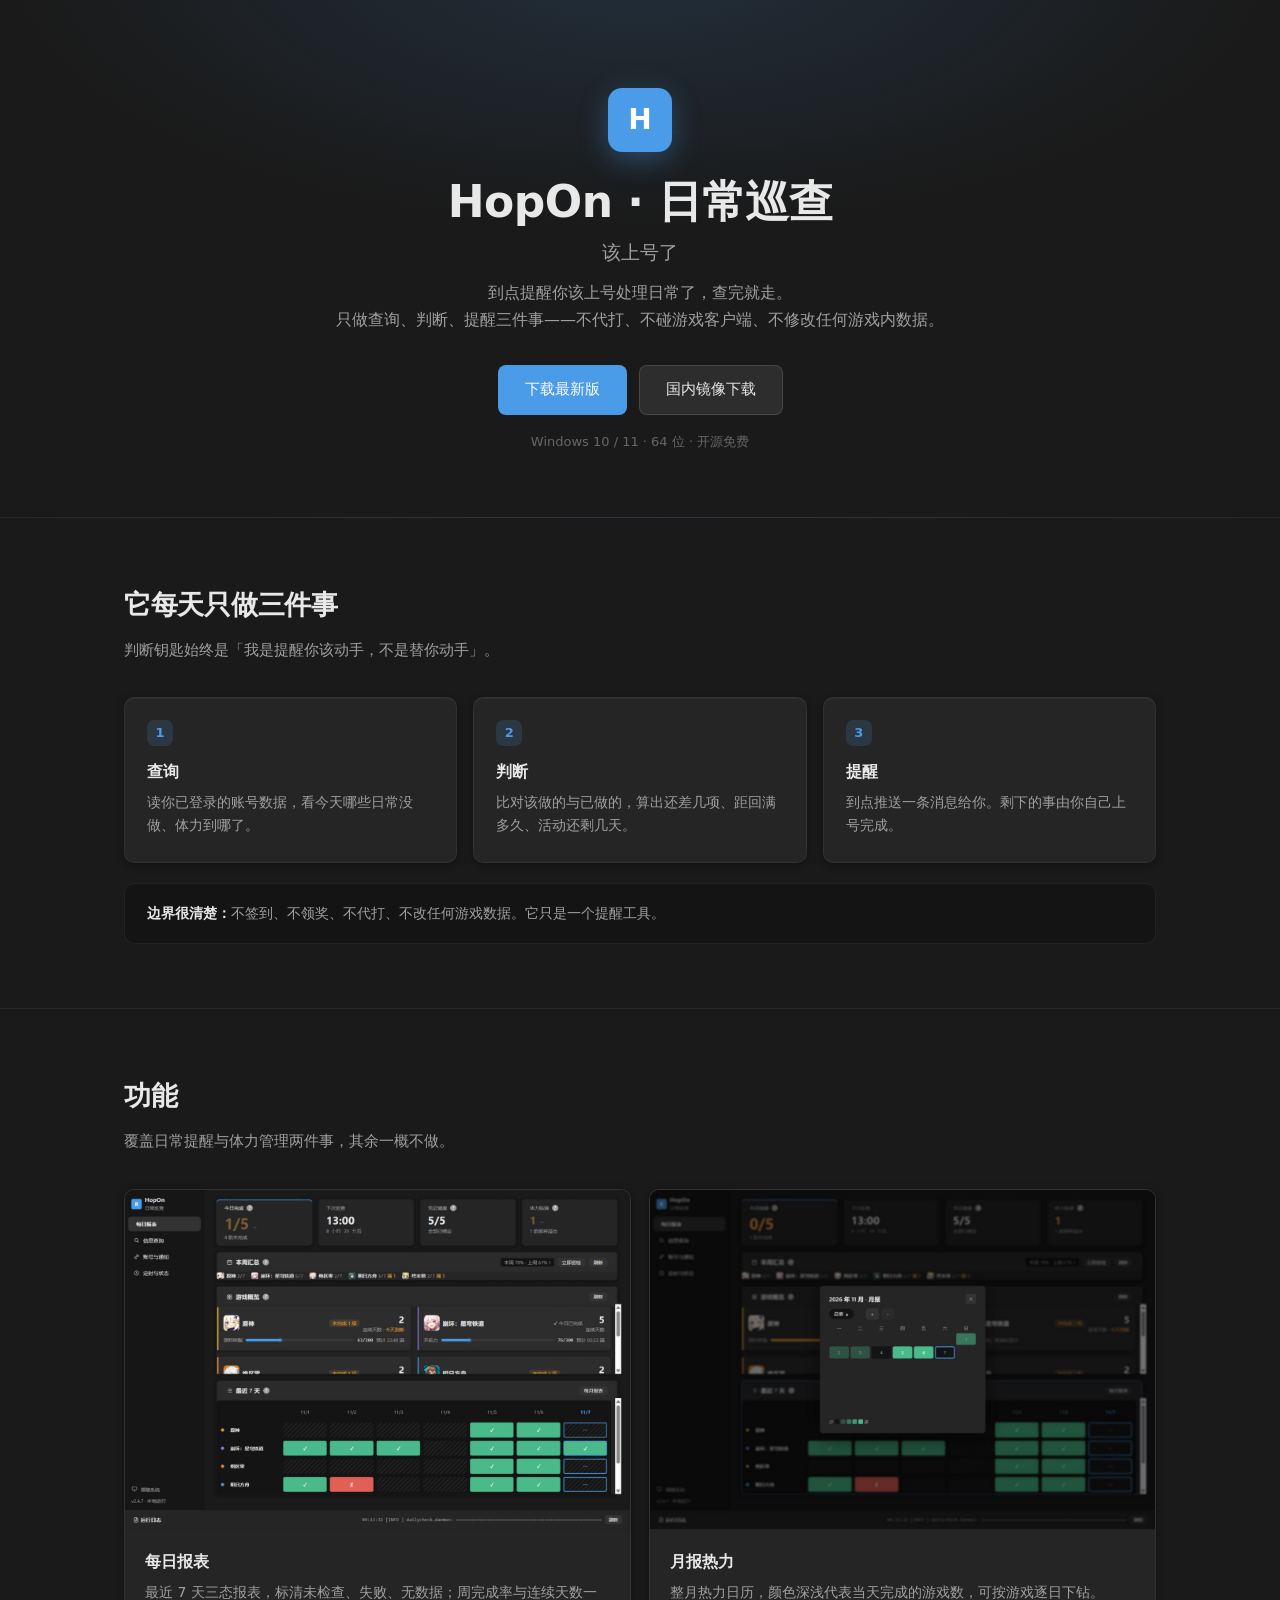
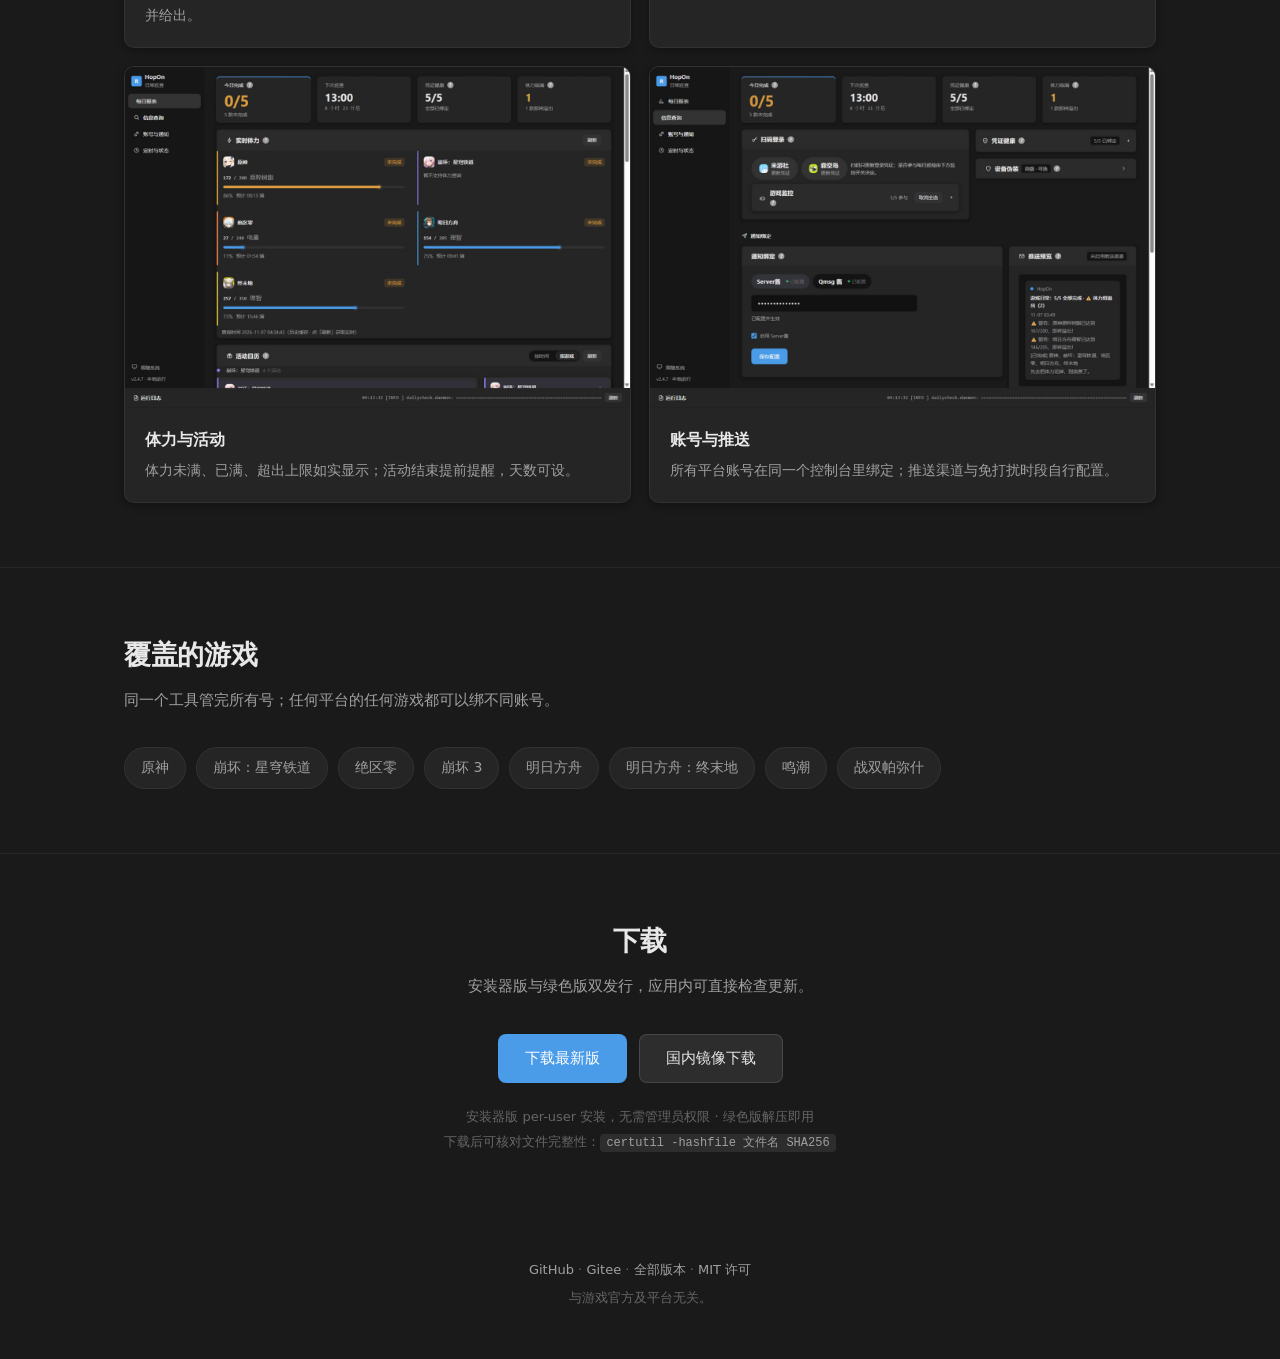
==== docs/index.html @ c347ff20 "docs: 新增官网落地页（一页展示+下载，GitHub Pages 托管）" ====
<!DOCTYPE html>
<html lang="zh-CN">
<head>
<meta charset="utf-8">
<meta name="viewport" content="width=device-width,initial-scale=1">
<title>HopOn 日常巡查 · 该上号了</title>
<meta name="description" content="HopOn 日常巡查：到点提醒你该上号处理日常了，查完就走。覆盖八款游戏，只做查询、判断、提醒。">
<meta property="og:title" content="HopOn 日常巡查 · 该上号了">
<meta property="og:description" content="到点提醒你该上号处理日常了，查完就走。不代打、不碰游戏客户端、不修改任何游戏内数据。">
<meta property="og:type" content="website">
<style>
  :root{
    --bg-base:#1a1a1a; --bg-sub:#141414; --bg-card:#252526; --bg-raise:#2d2d2d;
    --border-subtle:rgba(255,255,255,0.06); --border-strong:rgba(255,255,255,0.12);
    --fg:#e8e8e8; --text-secondary:#a0a0a0; --text-tertiary:#666666;
    --brand:#4a9be8; --brand-hover:#5dabf2; --ok:#4aba8a;
    --card-shadow:inset 0 1px 0 rgba(255,255,255,0.04),0 2px 8px rgba(0,0,0,0.35);
  }
  *{box-sizing:border-box}
  html{scroll-behavior:smooth}
  body{
    margin:0;background:var(--bg-base);color:var(--fg);
    font:15px/1.7 "Segoe UI","Microsoft YaHei",system-ui,sans-serif;
    -webkit-font-smoothing:antialiased;
  }
  a{color:var(--brand);text-decoration:none}
  a:hover{color:var(--brand-hover)}
  .wrap{max-width:1080px;margin:0 auto;padding:0 24px}

  /* ---------- 首屏 ---------- */
  .hero{
    padding:88px 0 64px;
    background:
      radial-gradient(900px 380px at 50% -8%,rgba(74,155,232,.16),transparent 70%),
      var(--bg-base);
    border-bottom:1px solid var(--border-subtle);
    text-align:center;
  }
  .hero .logo-lg{
    width:64px;height:64px;border-radius:14px;background:var(--brand);color:#fff;
    display:grid;place-items:center;font-weight:700;font-size:28px;margin:0 auto 22px;
    box-shadow:0 8px 28px rgba(74,155,232,.35);
  }
  .hero h1{
    margin:0 0 14px;font-size:44px;line-height:1.25;font-weight:650;letter-spacing:-.5px;
  }
  .hero h1 .sub{display:block;font-size:19px;font-weight:400;color:var(--text-secondary);margin-top:12px;letter-spacing:0}
  .hero p.lead{
    margin:0 auto;max-width:620px;font-size:16px;color:var(--text-secondary);
  }
  .actions{display:flex;gap:12px;justify-content:center;flex-wrap:wrap;margin-top:32px}
  .btn{
    display:inline-flex;align-items:center;gap:8px;
    padding:11px 26px;border-radius:8px;font-size:15px;font-weight:500;
    background:var(--brand);color:#fff;border:1px solid transparent;
    transition:background .15s ease,transform .1s ease;
  }
  .btn:hover{background:var(--brand-hover);color:#fff}
  .btn:active{transform:translateY(1px)}
  .btn.ghost{
    background:var(--bg-raise);color:var(--fg);border-color:var(--border-strong);
  }
  .btn.ghost:hover{background:#37373a;color:#fff}
  .meta{font-size:13px;color:var(--text-tertiary);margin-top:16px}

  /* ---------- 通用区块 ---------- */
  section{padding:64px 0;border-bottom:1px solid var(--border-subtle)}
  section:last-of-type{border-bottom:0}
  h2{margin:0 0 10px;font-size:27px;font-weight:600;letter-spacing:-.3px}
  .sec-desc{margin:0 0 34px;color:var(--text-secondary);font-size:15px}

  /* ---------- 三件事 ---------- */
  .flow{display:grid;grid-template-columns:repeat(3,1fr);gap:16px}
  .flow-item{
    background:var(--bg-card);border-radius:10px;padding:22px 22px 24px;
    box-shadow:var(--card-shadow);border:1px solid var(--border-subtle);
  }
  .flow-item .num{
    display:inline-grid;place-items:center;width:26px;height:26px;border-radius:7px;
    background:rgba(74,155,232,.16);color:var(--brand);font-size:13px;font-weight:600;margin-bottom:12px;
  }
  .flow-item h3{margin:0 0 6px;font-size:16px;font-weight:600}
  .flow-item p{margin:0;font-size:14px;color:var(--text-secondary);line-height:1.65}

  .boundary{
    margin-top:20px;padding:18px 22px;border-radius:10px;
    background:var(--bg-sub);border:1px solid var(--border-subtle);
    font-size:14px;color:var(--text-secondary);
  }
  .boundary b{color:var(--fg);font-weight:600}

  /* ---------- 功能展示 ---------- */
  .feat{display:grid;grid-template-columns:repeat(2,1fr);gap:18px}
  .feat-item{
    background:var(--bg-card);border-radius:10px;overflow:hidden;
    box-shadow:var(--card-shadow);border:1px solid var(--border-subtle);
    display:flex;flex-direction:column;
  }
  .feat-item img{
    display:block;width:100%;height:auto;
    border-bottom:1px solid var(--border-subtle);
    background:var(--bg-sub);
  }
  .feat-body{padding:18px 20px 20px}
  .feat-body h3{margin:0 0 6px;font-size:16px;font-weight:600}
  .feat-body p{margin:0;font-size:14px;color:var(--text-secondary);line-height:1.65}

  /* ---------- 游戏覆盖 ---------- */
  .games{display:flex;flex-wrap:wrap;gap:10px;margin-top:6px}
  .game{
    padding:8px 16px;border-radius:999px;font-size:14px;
    background:var(--bg-card);border:1px solid var(--border-subtle);color:var(--text-secondary);
  }

  /* ---------- 下载 ---------- */
  .dl{text-align:center}
  .dl .req{
    margin-top:22px;font-size:13px;color:var(--text-tertiary);line-height:1.9;
  }
  .dl .req code{
    font-family:ui-monospace,Consolas,monospace;font-size:12px;
    background:var(--bg-raise);padding:2px 6px;border-radius:4px;color:var(--text-secondary);
  }

  /* ---------- 页脚 ---------- */
  footer{padding:34px 0 44px;text-align:center;font-size:13px;color:var(--text-tertiary)}
  footer a{color:var(--text-secondary)}
  footer a:hover{color:var(--brand)}
  footer p{margin:6px 0}

  /* ---------- 响应式 ---------- */
  @media (max-width:820px){
    .hero{padding:60px 0 46px}
    .hero h1{font-size:32px}
    .flow,.feat{grid-template-columns:1fr}
    section{padding:48px 0}
  }
</style>
</head>
<body>

<!-- 首屏 -->
<header class="hero">
  <div class="wrap">
    <div class="logo-lg">H</div>
    <h1>
      HopOn · 日常巡查
      <span class="sub">该上号了</span>
    </h1>
    <p class="lead">
      到点提醒你该上号处理日常了，查完就走。<br>
      只做查询、判断、提醒三件事——不代打、不碰游戏客户端、不修改任何游戏内数据。
    </p>
    <div class="actions">
      <a class="btn" href="https://github.com/QianYiXi0723/HopOn/releases/latest">下载最新版</a>
      <a class="btn ghost" href="https://gitee.com/qianyixi/HopOn/releases">国内镜像下载</a>
    </div>
    <div class="meta">Windows 10 / 11 · 64 位 · 开源免费</div>
  </div>
</header>

<!-- 三件事 -->
<section>
  <div class="wrap">
    <h2>它每天只做三件事</h2>
    <p class="sec-desc">判断钥匙始终是「我是提醒你该动手，不是替你动手」。</p>
    <div class="flow">
      <div class="flow-item">
        <div class="num">1</div>
        <h3>查询</h3>
        <p>读你已登录的账号数据，看今天哪些日常没做、体力到哪了。</p>
      </div>
      <div class="flow-item">
        <div class="num">2</div>
        <h3>判断</h3>
        <p>比对该做的与已做的，算出还差几项、距回满多久、活动还剩几天。</p>
      </div>
      <div class="flow-item">
        <div class="num">3</div>
        <h3>提醒</h3>
        <p>到点推送一条消息给你。剩下的事由你自己上号完成。</p>
      </div>
    </div>
    <div class="boundary">
      <b>边界很清楚：</b>不签到、不领奖、不代打、不改任何游戏数据。它只是一个提醒工具。
    </div>
  </div>
</section>

<!-- 功能展示 -->
<section>
  <div class="wrap">
    <h2>功能</h2>
    <p class="sec-desc">覆盖日常提醒与体力管理两件事，其余一概不做。</p>
    <div class="feat">
      <div class="feat-item">
        <!-- ponytail: 占位截图，取自 docs/img（2026-11-07 旧界面）。上线前须替换为当前 UI 实拍。 -->
        <img src="img/report.png" alt="每日报表：最近 7 天三态报表与完成率" loading="lazy">
        <div class="feat-body">
          <h3>每日报表</h3>
          <p>最近 7 天三态报表，标清未检查、失败、无数据；周完成率与连续天数一并给出。</p>
        </div>
      </div>
      <div class="feat-item">
        <!-- ponytail: 占位截图，取自 docs/img（2026-11-07 旧界面）。上线前须替换为当前 UI 实拍。 -->
        <img src="img/month-heatmap.png" alt="月报热力日历" loading="lazy">
        <div class="feat-body">
          <h3>月报热力</h3>
          <p>整月热力日历，颜色深浅代表当天完成的游戏数，可按游戏逐日下钻。</p>
        </div>
      </div>
      <div class="feat-item">
        <!-- ponytail: 占位截图，取自 docs/img（2026-11-07 旧界面）。上线前须替换为当前 UI 实拍。 -->
        <img src="img/live-activities.png" alt="实时体力与活动日历" loading="lazy">
        <div class="feat-body">
          <h3>体力与活动</h3>
          <p>体力未满、已满、超出上限如实显示；活动结束提前提醒，天数可设。</p>
        </div>
      </div>
      <div class="feat-item">
        <!-- ponytail: 占位截图，取自 docs/img（2026-11-07 旧界面）。上线前须替换为当前 UI 实拍。 -->
        <img src="img/account.png" alt="账号绑定与推送预览" loading="lazy">
        <div class="feat-body">
          <h3>账号与推送</h3>
          <p>所有平台账号在同一个控制台里绑定；推送渠道与免打扰时段自行配置。</p>
        </div>
      </div>
    </div>
  </div>
</section>

<!-- 游戏覆盖 -->
<section>
  <div class="wrap">
    <h2>覆盖的游戏</h2>
    <p class="sec-desc">同一个工具管完所有号；任何平台的任何游戏都可以绑不同账号。</p>
    <div class="games">
      <span class="game">原神</span>
      <span class="game">崩坏：星穹铁道</span>
      <span class="game">绝区零</span>
      <span class="game">崩坏 3</span>
      <span class="game">明日方舟</span>
      <span class="game">明日方舟：终末地</span>
      <span class="game">鸣潮</span>
      <span class="game">战双帕弥什</span>
    </div>
  </div>
</section>

<!-- 下载 -->
<section class="dl">
  <div class="wrap">
    <h2>下载</h2>
    <p class="sec-desc">安装器版与绿色版双发行，应用内可直接检查更新。</p>
    <div class="actions">
      <a class="btn" href="https://github.com/QianYiXi0723/HopOn/releases/latest">下载最新版</a>
      <a class="btn ghost" href="https://gitee.com/qianyixi/HopOn/releases">国内镜像下载</a>
    </div>
    <div class="req">
      安装器版 per-user 安装，无需管理员权限 · 绿色版解压即用<br>
      下载后可核对文件完整性：<code>certutil -hashfile 文件名 SHA256</code>
    </div>
  </div>
</section>

<footer>
  <div class="wrap">
    <p>
      <a href="https://github.com/QianYiXi0723/HopOn">GitHub</a> ·
      <a href="https://gitee.com/qianyixi/HopOn">Gitee</a> ·
      <a href="https://github.com/QianYiXi0723/HopOn/releases">全部版本</a> ·
      <a href="https://github.com/QianYiXi0723/HopOn/blob/main/LICENSE">MIT 许可</a>
    </p>
    <p>与游戏官方及平台无关。</p>
  </div>
</footer>

</body>
</html>
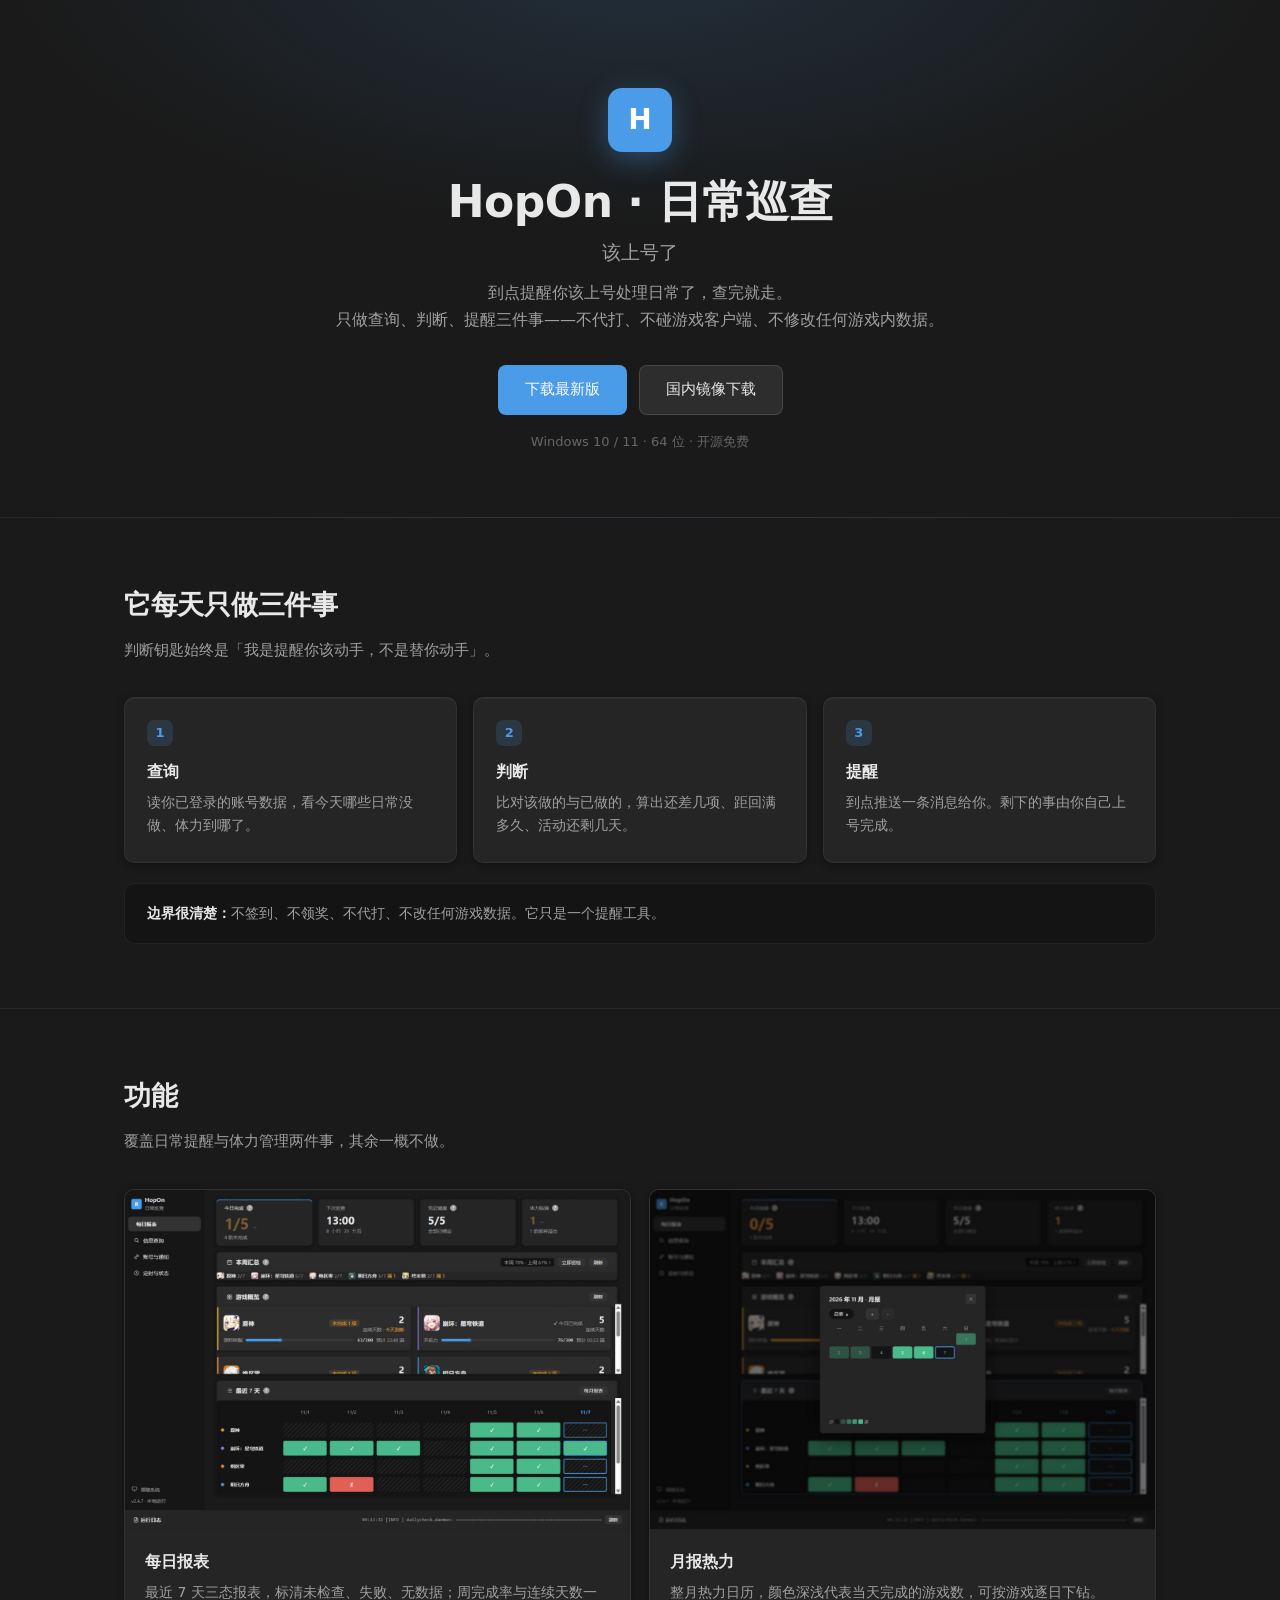
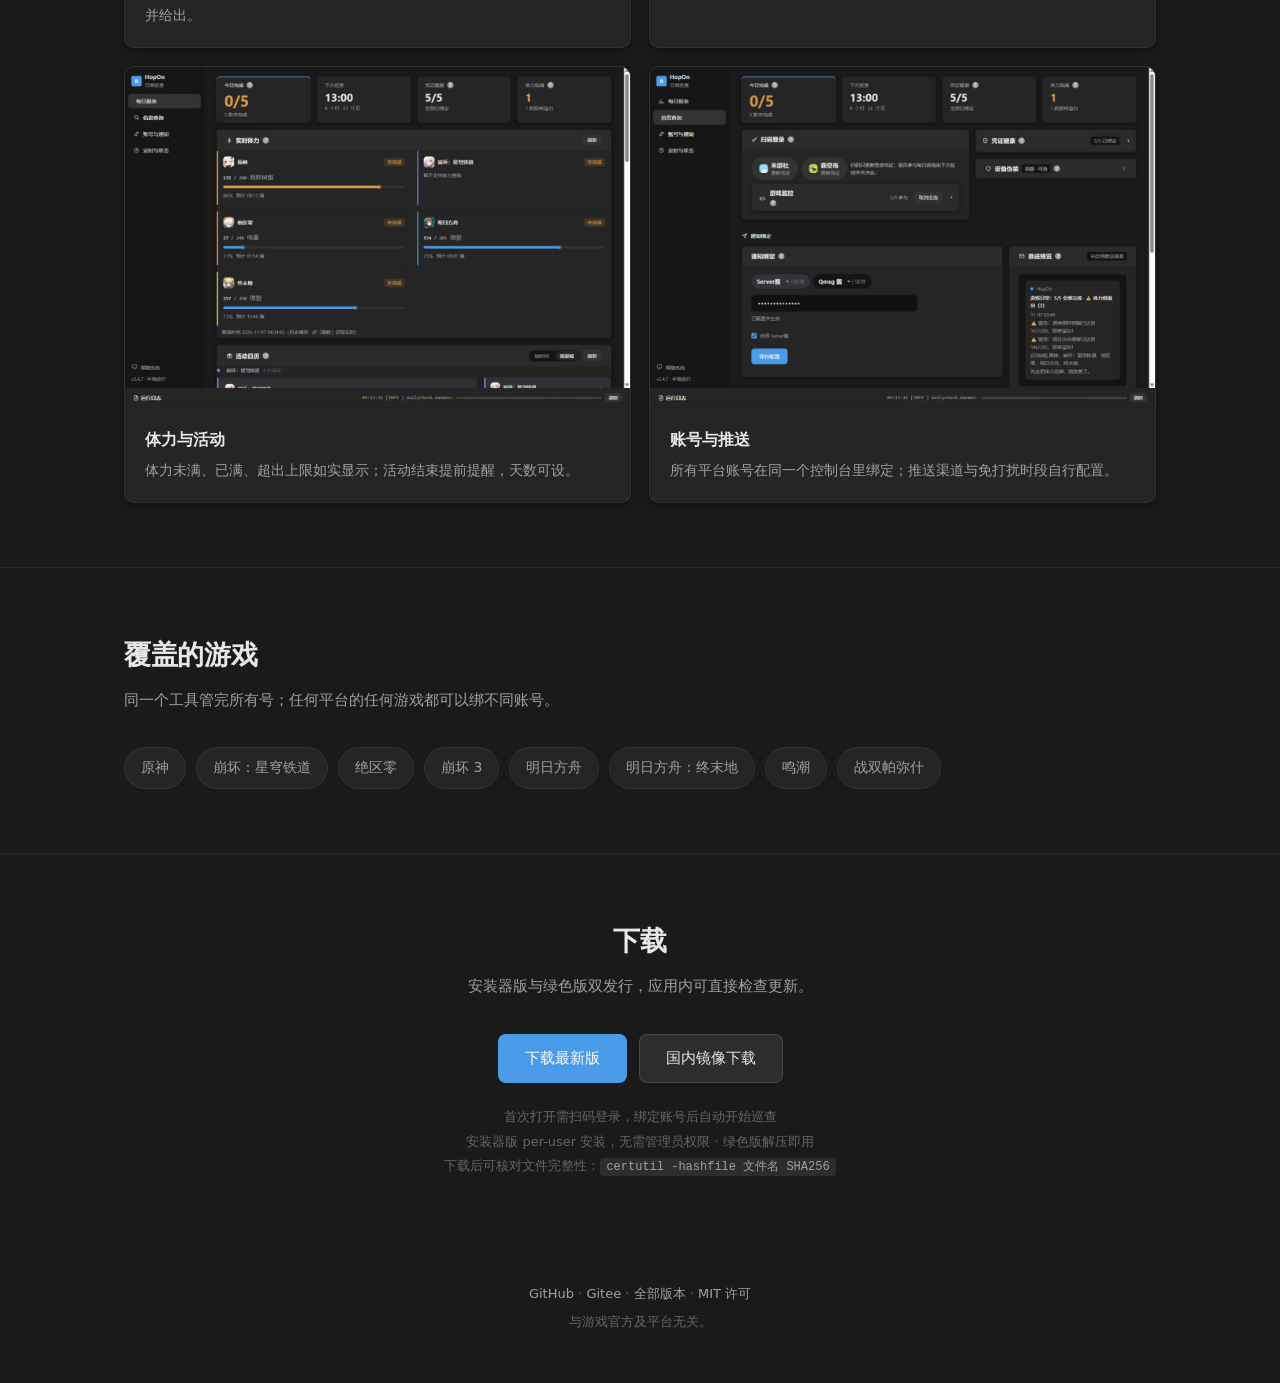
==== commit bfca102e: "docs: 官网下载区补充首次使用说明（需扫码登录）" ====
--- a/docs/index.html
+++ b/docs/index.html
@@ -257,6 +257,7 @@
       <a class="btn ghost" href="https://gitee.com/qianyixi/HopOn/releases">国内镜像下载</a>
     </div>
     <div class="req">
+      首次打开需扫码登录，绑定账号后自动开始巡查<br>
       安装器版 per-user 安装，无需管理员权限 · 绿色版解压即用<br>
       下载后可核对文件完整性：<code>certutil -hashfile 文件名 SHA256</code>
     </div>
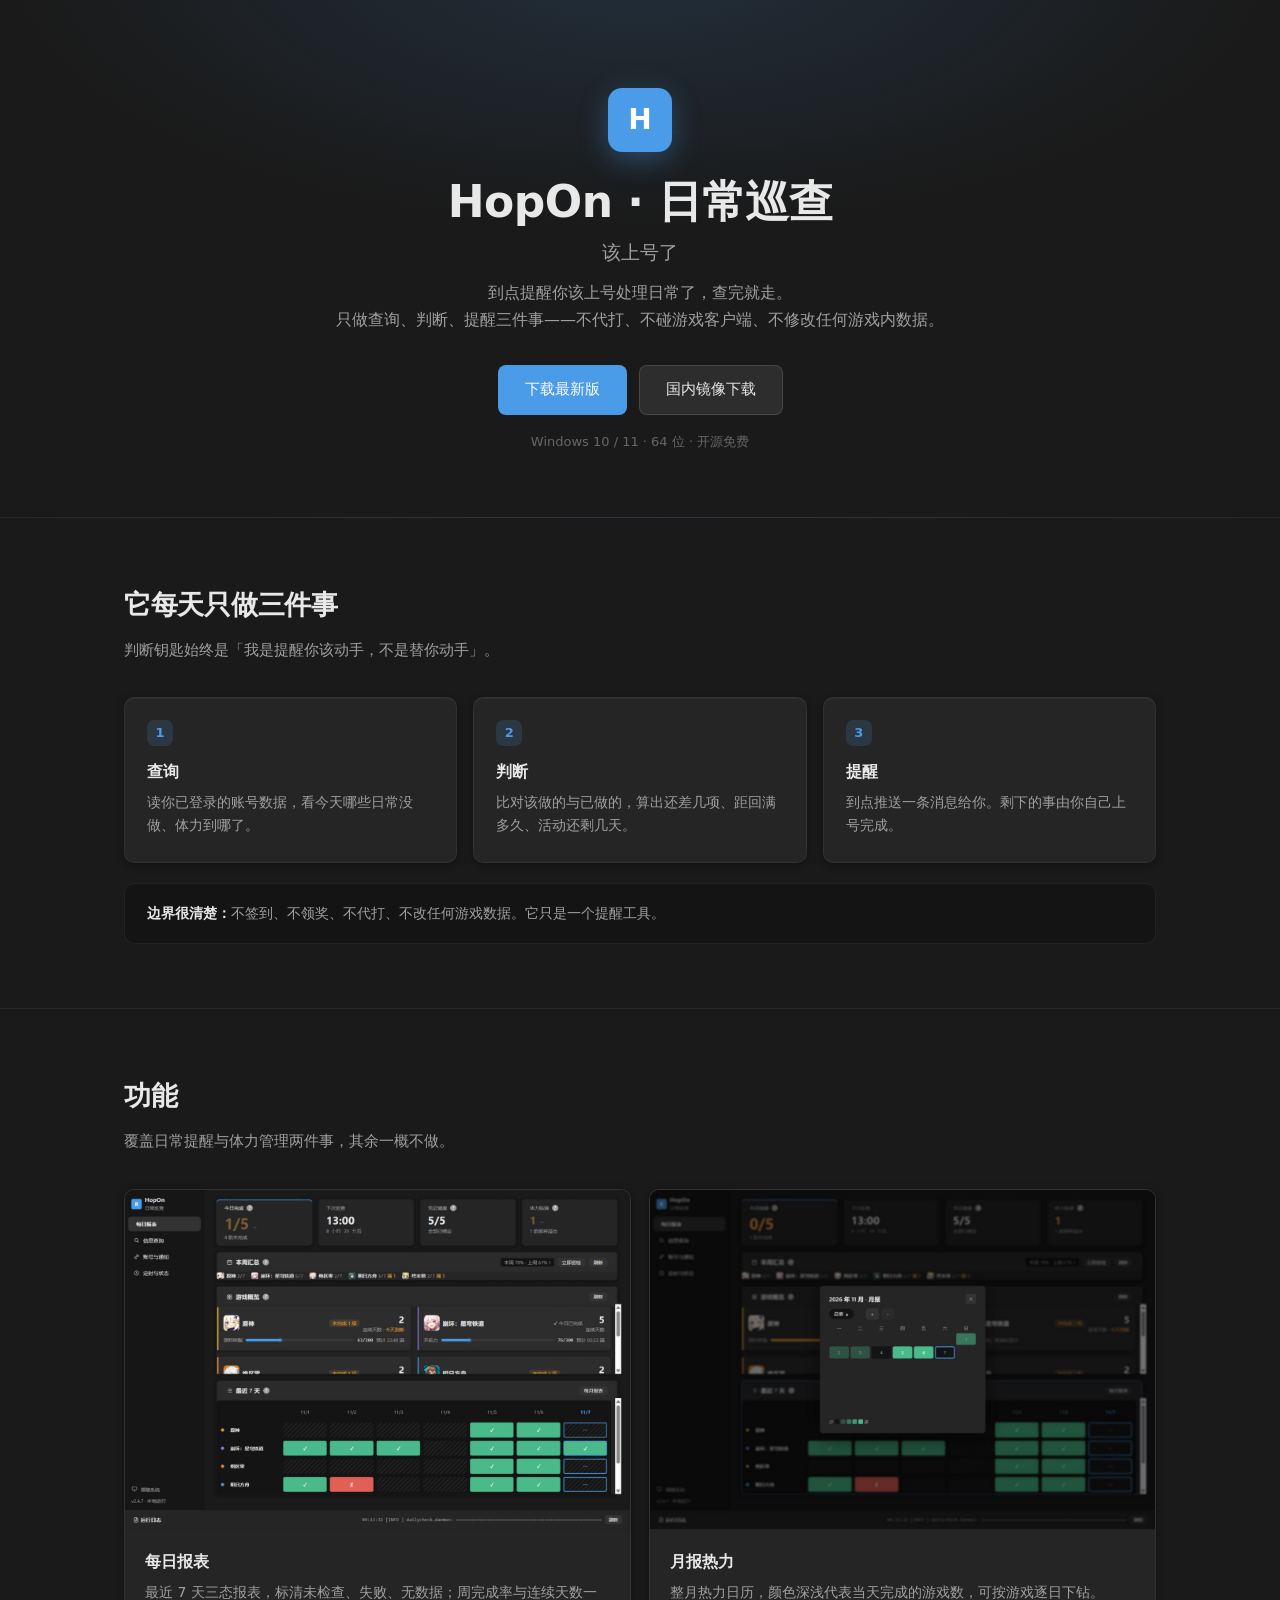
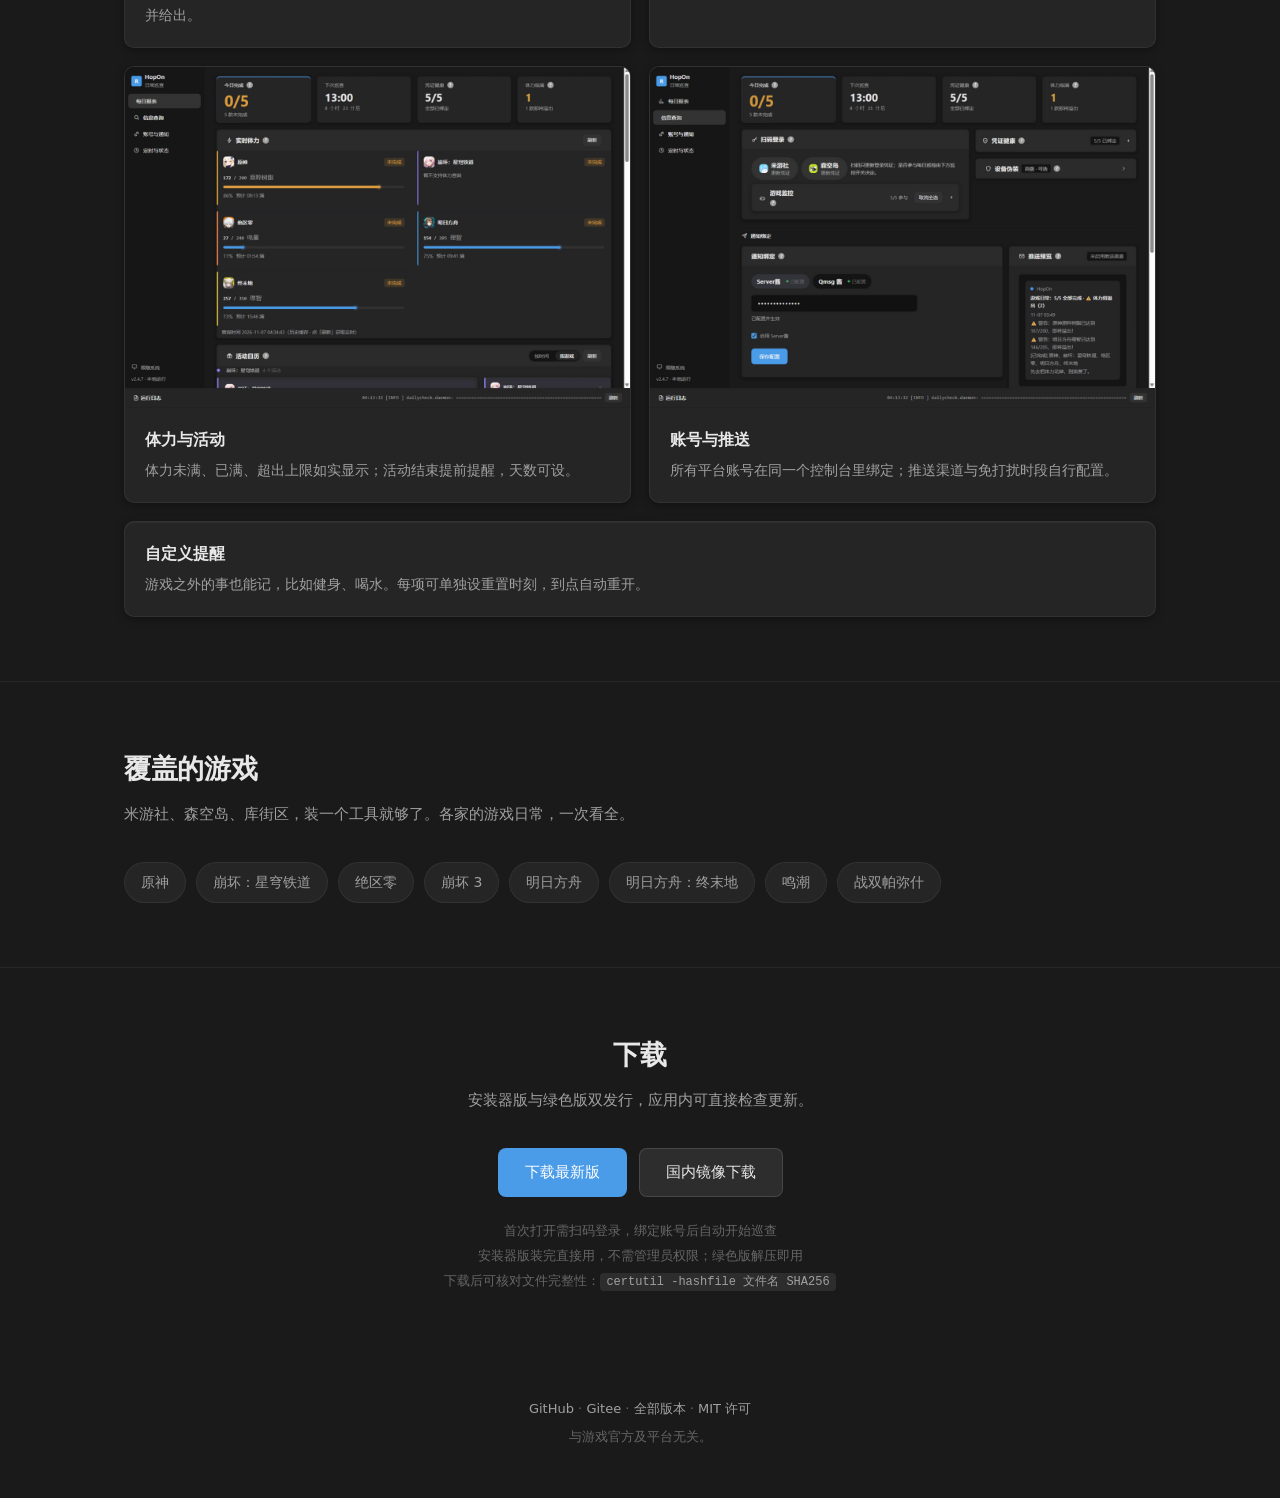
==== commit bc14e554: "docs: 官网文案按审校修正（游戏覆盖表述/去技术词/补自定义提醒）" ====
--- a/docs/index.html
+++ b/docs/index.html
@@ -104,6 +104,8 @@
   .feat-body{padding:18px 20px 20px}
   .feat-body h3{margin:0 0 6px;font-size:16px;font-weight:600}
   .feat-body p{margin:0;font-size:14px;color:var(--text-secondary);line-height:1.65}
+  /* 落单卡横跨两列吃掉空位，避免右侧留白、卡片变海带 */
+  .feat-item:last-child:nth-child(odd){grid-column:1/-1}
 
   /* ---------- 游戏覆盖 ---------- */
   .games{display:flex;flex-wrap:wrap;gap:10px;margin-top:6px}
@@ -225,6 +227,13 @@
           <p>所有平台账号在同一个控制台里绑定；推送渠道与免打扰时段自行配置。</p>
         </div>
       </div>
+      <div class="feat-item">
+        <!-- ponytail: 无配图卡片（该功能暂无截图）。补图时按其余卡片格式加 <img> 即可。 -->
+        <div class="feat-body">
+          <h3>自定义提醒</h3>
+          <p>游戏之外的事也能记，比如健身、喝水。每项可单独设重置时刻，到点自动重开。</p>
+        </div>
+      </div>
     </div>
   </div>
 </section>
@@ -233,7 +242,7 @@
 <section>
   <div class="wrap">
     <h2>覆盖的游戏</h2>
-    <p class="sec-desc">同一个工具管完所有号；任何平台的任何游戏都可以绑不同账号。</p>
+    <p class="sec-desc">米游社、森空岛、库街区，装一个工具就够了。各家的游戏日常，一次看全。</p>
     <div class="games">
       <span class="game">原神</span>
       <span class="game">崩坏：星穹铁道</span>
@@ -258,7 +267,7 @@
     </div>
     <div class="req">
       首次打开需扫码登录，绑定账号后自动开始巡查<br>
-      安装器版 per-user 安装，无需管理员权限 · 绿色版解压即用<br>
+      安装器版装完直接用，不需管理员权限；绿色版解压即用<br>
       下载后可核对文件完整性：<code>certutil -hashfile 文件名 SHA256</code>
     </div>
   </div>
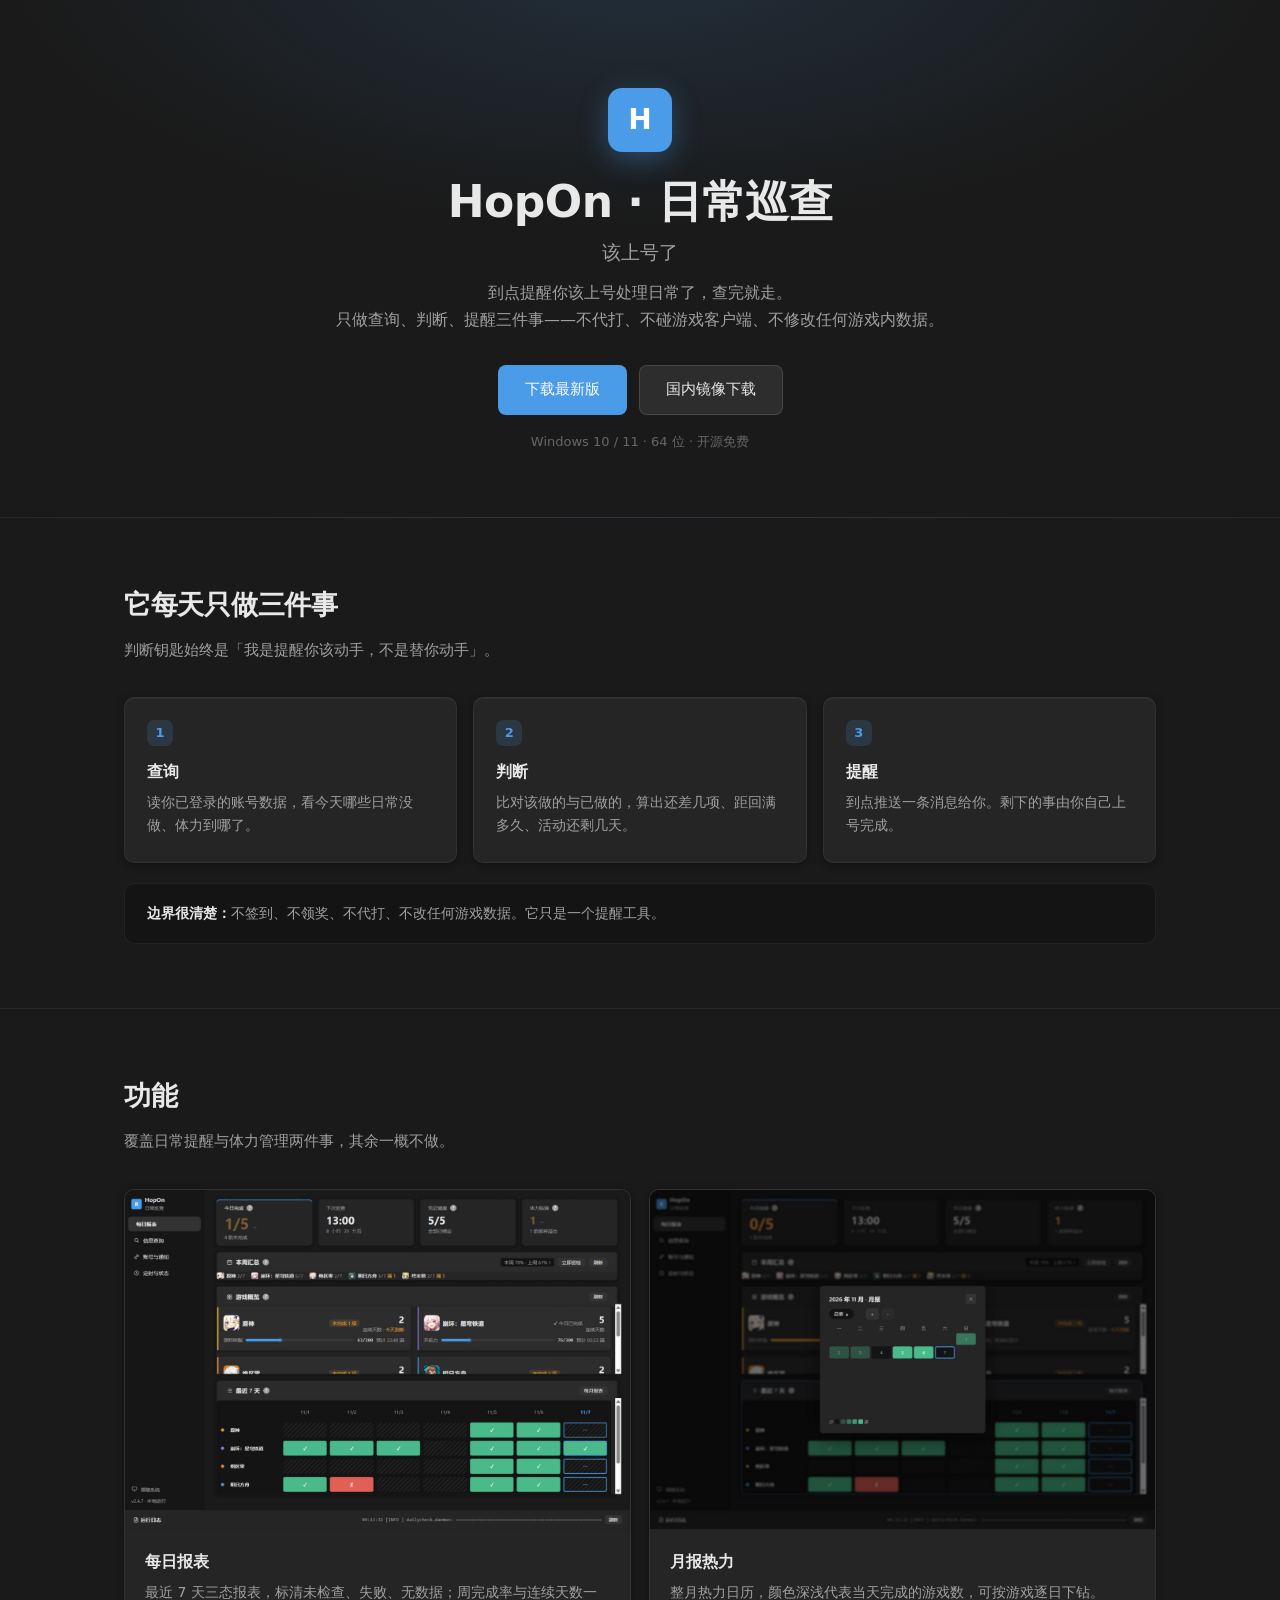
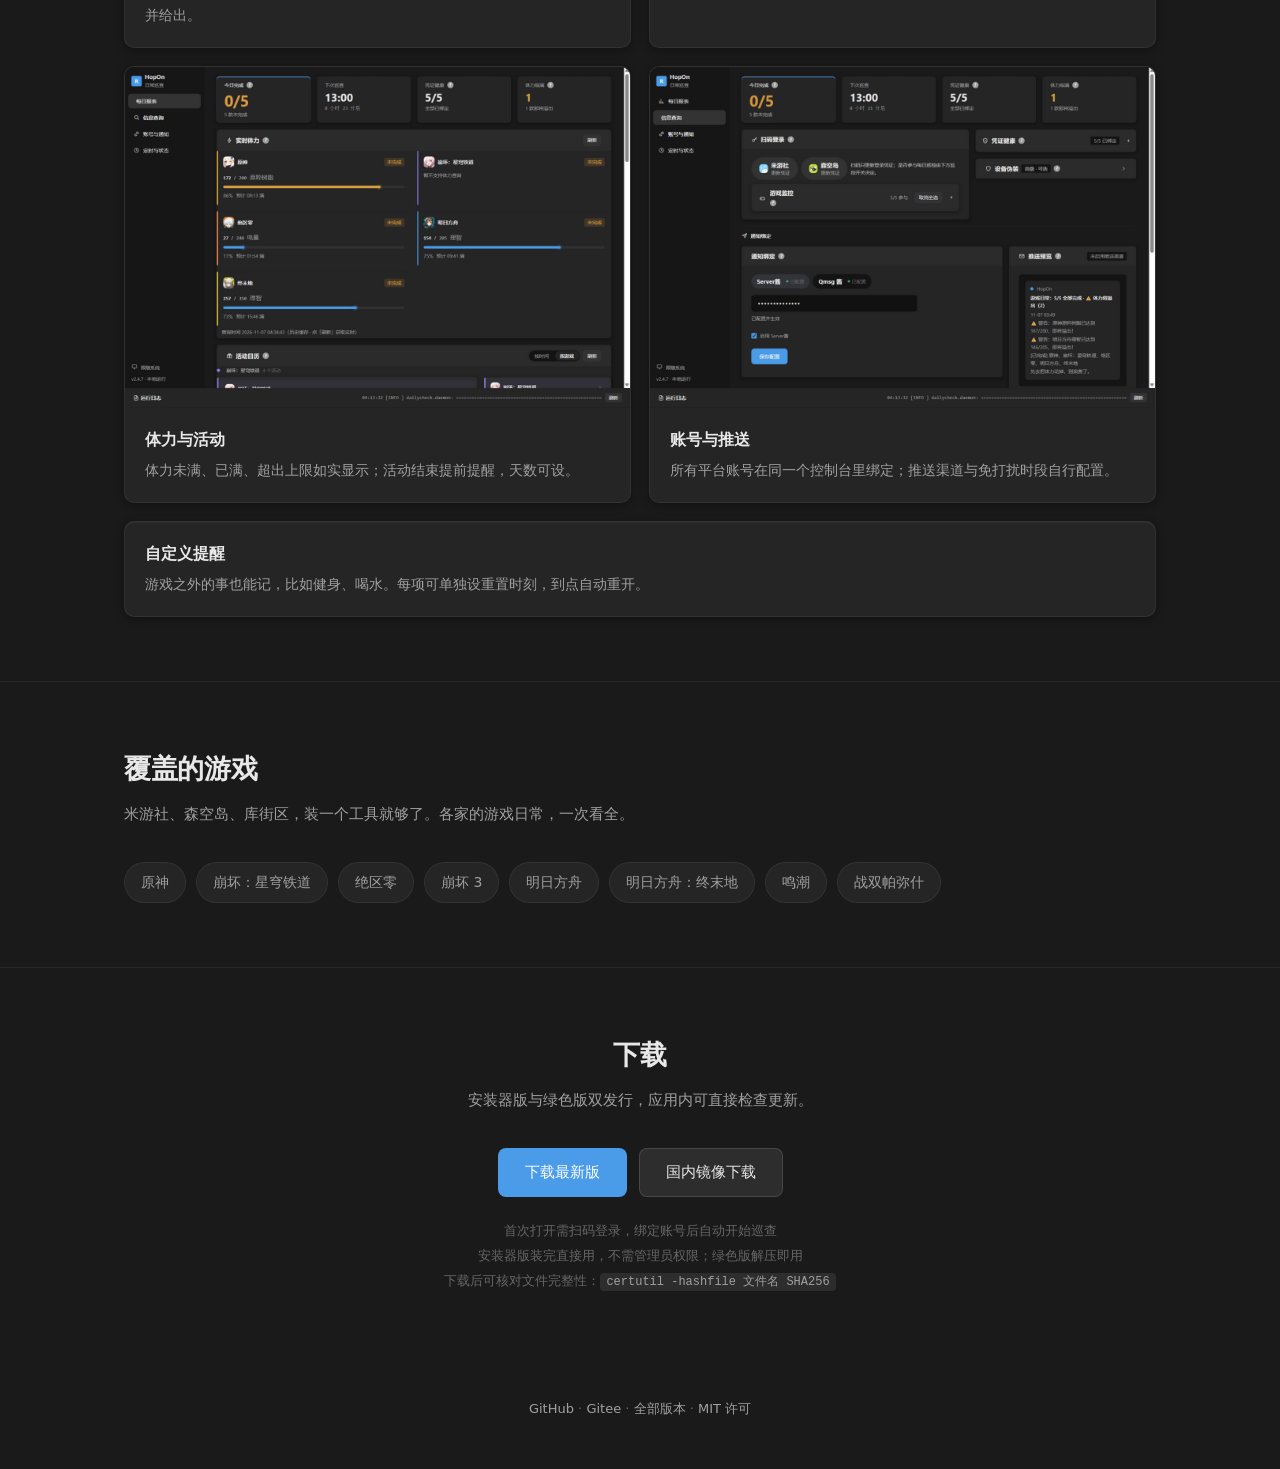
==== commit eca89e6d: "docs: 官网页脚删除与平台无关的免责表述" ====
--- a/docs/index.html
+++ b/docs/index.html
@@ -281,7 +281,6 @@
       <a href="https://github.com/QianYiXi0723/HopOn/releases">全部版本</a> ·
       <a href="https://github.com/QianYiXi0723/HopOn/blob/main/LICENSE">MIT 许可</a>
     </p>
-    <p>与游戏官方及平台无关。</p>
   </div>
 </footer>
 
